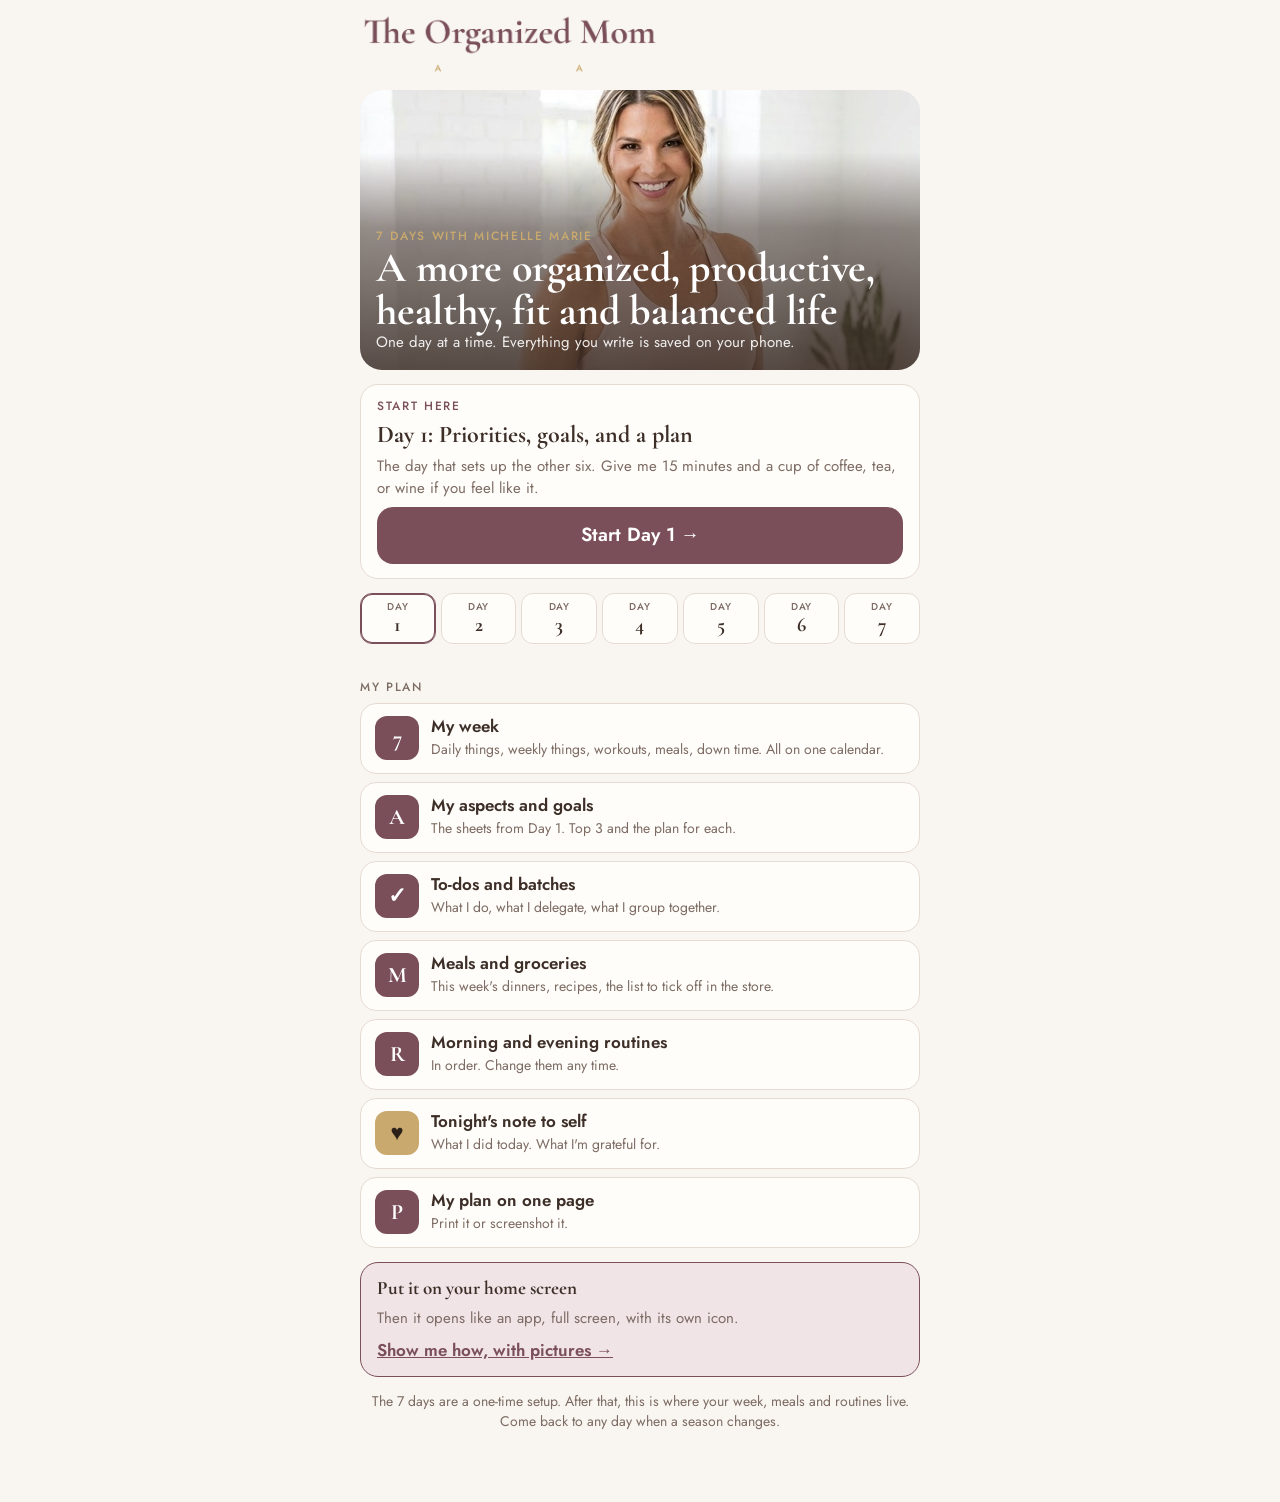
==== start.html @ c343e5c2 "The Organized Mom player: 7 days, worksheets, week, meals, routines, nightly note Co-Authored-By: Cl" ====
<!doctype html>
<meta charset="utf-8">
<base target="_top">
<meta name="viewport" content="width=device-width, initial-scale=1, viewport-fit=cover">
<title>The Organized Mom</title>
<link rel="manifest" href="manifest.json">
<meta name="theme-color" content="#7a4f5a">
<meta name="apple-mobile-web-app-capable" content="yes">
<meta name="apple-mobile-web-app-title" content="Organized Mom">
<link rel="apple-touch-icon" href="icons/icon-180.png">
<link rel="preconnect" href="https://fonts.googleapis.com">
<link rel="stylesheet" href="https://fonts.googleapis.com/css2?family=Cormorant+Garamond:wght@600;700&family=Jost:wght@400;500;600&display=swap">
<link rel="stylesheet" href="om.css">
<div class="wrap">
  <header class="page" style="padding-top:12px">
    <img src="icons/logo.png" alt="The Organized Mom" style="width:min(300px,78%);height:auto">
  </header>
  <section class="hero"><img src="images/michelle.jpg" alt=""><div class="tx"><span class="eyebrow">7 days with Michelle Marie</span><h1>A more organized, productive, healthy, fit and balanced life</h1><p>One day at a time. Everything you write is saved on your phone.</p></div></section>
  <section id="next"></section>
  <section id="dots" class="dots"></section>
  <section id="tonight"></section>
  <h2 class="also">My plan</h2>
  <section class="ways">
    <a class="way" href="week.html"><span class="ic">7</span><span><b>My week</b><small>Daily things, weekly things, workouts, meals, down time. All on one calendar.</small></span></a>
    <a class="way" href="plan.html"><span class="ic">A</span><span><b>My aspects and goals</b><small>The sheets from Day 1. Top 3 and the plan for each.</small></span></a>
    <a class="way" href="todos.html"><span class="ic">✓</span><span><b>To-dos and batches</b><small>What I do, what I delegate, what I group together.</small></span></a>
    <a class="way" href="meals.html"><span class="ic">M</span><span><b>Meals and groceries</b><small>This week's dinners, recipes, the list to tick off in the store.</small></span></a>
    <a class="way" href="routines.html"><span class="ic">R</span><span><b>Morning and evening routines</b><small>In order. Change them any time.</small></span></a>
    <a class="way" href="tonight.html"><span class="ic gold">♥</span><span><b>Tonight's note to self</b><small>What I did today. What I'm grateful for.</small></span></a>
    <a class="way" href="print.html"><span class="ic">P</span><span><b>My plan on one page</b><small>Print it or screenshot it.</small></span></a>
  </section>
  <section class="card soft">
    <h3>Put it on your home screen</h3>
    <p>Then it opens like an app, full screen, with its own icon.</p>
    <a href="install.html" style="font-weight:600;color:var(--brand)">Show me how, with pictures →</a>
  </section>
  <p class="note" style="text-align:center">The 7 days are a one-time setup. After that, this is where your week, meals and routines live. Come back to any day when a season changes.</p>
</div>
<script src="om.js"></script>
<script>
function render(){
  const nd=nextDay(), dn=done();
  const d=DAYS[(nd||7)-1];
  $('#next').innerHTML=nd?`<div class="card"><span class="eyebrow">${nd===1&&!dn[1]?'Start here':'Next up'}</span><h2>Day ${nd}: ${esc(d.title)}</h2><p>${esc(d.sub)}</p><a class="go" href="day.html#${nd}">${nd===1?'Start Day 1':'Open Day '+nd} →</a></div>`
    :`<div class="card gold"><span class="eyebrow">All 7 days done</span><h2>Your life is in order.</h2><p>Now it's about keeping it that way. Your week, meals and routines are below. Every night, the note to self.</p><a class="go gold" href="week.html">Open my week →</a></div>`;
  $('#dots').innerHTML=DAYS.map(x=>`<a href="day.html#${x.n}" class="${dn[x.n]?'done':''} ${x.n===nd?'next':''}"><span class="d">Day</span><span class="n">${x.n}</span></a>`).join('');
  const h=new Date().getHours(), n=notes()[TODAY];
  $('#tonight').innerHTML=(h>=18||n)&&dn[7]?`<div class="card ${n?'':'soft'}"><span class="eyebrow">Tonight</span><h3>${n?'Note to self, done ✓':'Your note to self'}</h3><p>${n?esc((n.did||'').split('\n')[0]||'Written.'):'What did you do today? Commend yourself. Be grateful.'}</p><a class="pill" href="tonight.html">${n?'Read it':'Write it'}</a></div>`:'';
}
render();
</script>
---- om.css ----
/* The Organized Mom player. Off-white, mauve, a little gold. Cormorant Garamond for headings, Jost for text,
   the current Michelle Marie Fit look. One phone column everywhere. */
:root{
  --bg:#f9f6f1; --card:#fffdf9; --ink:#3d2f28; --muted:#7c6b63; --line:#e6dbd3;
  --brand:#7a4f5a; --brand-soft:#f0e4e7; --gold:#c9a96e; --gold-soft:#f3ead8; --rose:#c4957e;
  --accent:#7a4f5a; --accent-ink:#ffffff; --done:#8f7a3a; --done-soft:#f3ead8;
  --display:"Cormorant Garamond",Georgia,"Times New Roman",serif;
  --body:"Jost","Helvetica Neue",Arial,sans-serif;
}
@media (prefers-color-scheme: dark){:root:not([data-theme="light"]){
  --bg:#1f1719; --card:#2a1f22; --ink:#f4ede8; --muted:#c2b3ad; --line:#453539;
  --brand:#d9a3b0; --brand-soft:#3b2a30; --gold:#d9bc82; --gold-soft:#3b3222; --rose:#d9ab96;
  --accent:#d9a3b0; --accent-ink:#1f1719; --done:#d9bc82; --done-soft:#3b3222; color-scheme:dark}}
:root[data-theme="dark"]{
  --bg:#1f1719; --card:#2a1f22; --ink:#f4ede8; --muted:#c2b3ad; --line:#453539;
  --brand:#d9a3b0; --brand-soft:#3b2a30; --gold:#d9bc82; --gold-soft:#3b3222; --rose:#d9ab96;
  --accent:#d9a3b0; --accent-ink:#1f1719; --done:#d9bc82; --done-soft:#3b3222; color-scheme:dark}
*{box-sizing:border-box}
body{margin:0;background:var(--bg);color:var(--ink);font:400 17px/1.45 var(--body);padding:0 16px 70px;
  padding-left:max(16px,env(safe-area-inset-left,0px));padding-right:max(16px,env(safe-area-inset-right,0px))}
.wrap{max-width:560px;margin:0 auto;display:flex;flex-direction:column;gap:14px}
header.page{padding-top:14px;display:flex;flex-direction:column;gap:6px}
a.back{font:500 13px/1 var(--body);letter-spacing:.08em;text-transform:uppercase;color:var(--brand);text-decoration:none;display:inline-block}
.eyebrow{font:500 12px/1.2 var(--body);letter-spacing:.14em;text-transform:uppercase;color:var(--brand)}
h1{font:700 clamp(32px,9vw,44px)/1.02 var(--display);margin:0;letter-spacing:-.005em}
h2{font:700 24px/1.1 var(--display);margin:0}
h3{font:700 19px/1.2 var(--display);margin:0}
.lead{margin:0;color:var(--muted)}
p{margin:0}
button{font:inherit;color:inherit;cursor:pointer}
button:focus-visible,a:focus-visible{outline:3px solid var(--gold);outline-offset:2px}
.card{background:var(--card);border:1px solid var(--line);border-radius:18px;padding:14px 16px;display:flex;flex-direction:column;gap:8px}
.card p{color:var(--muted);font-size:15px}
.card p b{color:var(--ink)}
.card.soft{background:var(--brand-soft);border-color:var(--brand)}
.card.gold{background:var(--gold-soft);border-color:var(--gold)}
.go{display:block;text-align:center;background:var(--accent);color:var(--accent-ink);text-decoration:none;border:0;border-radius:16px;padding:18px;font:600 19px/1.1 var(--body);width:100%}
.go.quiet{background:var(--card);color:var(--ink);border:1px solid var(--line)}
.go.gold{background:var(--gold);color:#2b2118}
.go small{display:block;font:400 14px/1.3 var(--body);opacity:.85;margin-top:3px}
.ways{display:flex;flex-direction:column;gap:8px}
.way{display:grid;grid-template-columns:44px 1fr auto;gap:12px;align-items:center;background:var(--card);border:1px solid var(--line);border-radius:16px;padding:12px 14px;text-decoration:none;color:inherit}
.way .ic{width:44px;height:44px;border-radius:12px;background:var(--brand);color:#fff;display:grid;place-items:center;font:700 22px/1 var(--display)}
.way .ic.gold{background:var(--gold);color:#2b2118}
.way b{display:block;font:600 17px/1.2 var(--body)}
.way small{color:var(--muted);font-size:14px}
.way .tick{color:var(--done);font-weight:600;font-size:14px}
h2.also{margin:8px 0 -6px;font:500 12px/1.2 var(--body);letter-spacing:.14em;text-transform:uppercase;color:var(--muted)}
.chips{display:flex;flex-wrap:wrap;gap:6px}
.chip{font:500 14px/1 var(--body);background:var(--bg);border:1px solid var(--line);border-radius:8px;padding:7px 9px;font-variant-numeric:tabular-nums}
.chip.hot{background:var(--brand-soft);border-color:var(--brand);color:var(--brand);font-weight:600}
.chip.gold{background:var(--gold-soft);border-color:var(--gold)}
.seg{display:inline-flex;border:1px solid var(--line);border-radius:999px;overflow:hidden;background:var(--card)}
.seg button{border:0;background:transparent;color:var(--ink);padding:10px 16px;font:600 14px/1 var(--body);letter-spacing:.02em}
.seg button[aria-pressed="true"]{background:var(--brand);color:#fff}
.pill{font:500 13px/1 var(--body);letter-spacing:.06em;text-transform:uppercase;color:var(--brand);text-decoration:none;border:1px solid var(--line);background:var(--card);border-radius:999px;padding:9px 13px;display:inline-flex;gap:6px;align-items:center}
.pill.play{background:var(--accent);color:var(--accent-ink);border-color:var(--accent)}
.toolrow{display:flex;gap:8px;align-items:center;flex-wrap:wrap}
.star{color:var(--gold)}
.note{font-size:14px;color:var(--muted)}
input[type="number"],input[type="text"],textarea{font:inherit;color:inherit;background:var(--bg);border:1px solid var(--line);border-radius:10px;padding:9px 10px}
textarea{width:100%;min-height:72px;resize:vertical}
.err{background:var(--brand-soft);border-radius:14px;padding:14px}
/* step-by-step walkthrough shared pieces */
.embed{aspect-ratio:16/9;border-radius:12px;overflow:hidden;background:#000}
.embed iframe{width:100%;height:100%;border:0}
.demo{font-weight:600;font-size:14px;color:var(--brand);text-decoration:none;display:inline-flex;align-items:center;gap:6px;border:0;background:none;padding:6px 0}
.photo{width:100%;aspect-ratio:450/252;object-fit:cover;border-radius:12px;background:var(--brand-soft);display:block}
.code{display:inline-block;font:600 13px/1 var(--body);color:#fff;background:var(--brand);border-radius:6px;padding:5px 7px;margin-right:8px;letter-spacing:.04em;vertical-align:3px}
.code.swap{background:var(--gold);color:#2b2118}
/* sheet (swap picker) */
.sheet-bg{position:fixed;inset:0;background:rgba(40,25,30,.45);z-index:20;display:flex;align-items:flex-end;justify-content:center}
.sheet{background:var(--card);color:var(--ink);width:100%;max-width:560px;max-height:88vh;overflow:auto;border-radius:22px 22px 0 0;padding:16px 16px 30px;display:flex;flex-direction:column;gap:10px}
.sheet h2{font-size:26px}
.sheet .opt{display:grid;grid-template-columns:76px 1fr;gap:10px;align-items:center;border:1px solid var(--line);border-radius:14px;padding:8px 10px;background:var(--bg);text-align:left;width:100%}
.sheet .opt img{width:76px;aspect-ratio:450/252;object-fit:cover;border-radius:8px;background:var(--brand-soft)}
.sheet .opt b{display:block;font:600 16px/1.2 var(--body)}
.sheet .opt small{color:var(--muted);font-size:13px}
.sheet .opt.text{grid-template-columns:1fr}
.sheet .x{align-self:flex-end;border:1px solid var(--line);background:var(--card);border-radius:999px;padding:8px 14px;font-weight:600}
/* week grid */
.wk{display:grid;grid-template-columns:repeat(7,1fr);gap:5px}
.wk a,.wk div{display:flex;flex-direction:column;align-items:center;gap:4px;text-decoration:none;color:inherit;background:var(--card);border:1px solid var(--line);border-radius:12px;padding:8px 2px;min-height:86px;text-align:center}
.wk .d{font:500 11px/1 var(--body);letter-spacing:.08em;text-transform:uppercase;color:var(--muted)}
.wk .n{font:700 20px/1 var(--display)}
.wk .w{font:500 11px/1.15 var(--body);color:var(--brand)}
.wk .w.cardio{color:var(--rose)}
.wk .w.rest{color:var(--muted)}
.wk .today{border-color:var(--brand);box-shadow:inset 0 0 0 1px var(--brand)}
.wk .done{background:var(--done-soft);border-color:var(--done)}
.wk .done .n::after{content:" ✓";color:var(--done);font-size:14px}
/* ladder */
.ladder{display:flex;flex-direction:column;gap:8px}
.rung{display:grid;grid-template-columns:40px 1fr;gap:12px;align-items:start;background:var(--card);border:1px solid var(--line);border-radius:16px;padding:12px 14px;text-decoration:none;color:inherit}
.rung .num{font:700 30px/1 var(--display);color:var(--line)}
.rung.now{border-color:var(--brand);background:var(--brand-soft)}
.rung.now .num{color:var(--brand)}
.rung.past .num{color:var(--gold)}
.rung b{display:block;font:600 17px/1.2 var(--body)}
.rung small{color:var(--muted);font-size:14px;display:block}
.rung .wks{display:flex;gap:6px;margin-top:8px}
.rung .wks span{flex:1;height:26px;border-radius:7px;border:1px solid var(--line);display:grid;place-items:center;font:500 12px/1 var(--body);color:var(--muted)}
.rung .wks span.on{background:var(--gold);border-color:var(--gold);color:#2b2118;font-weight:600}
.rung .wks span.part{background:var(--gold-soft);border-color:var(--gold)}
.rung .wks span.cur{box-shadow:inset 0 0 0 2px var(--brand)}
/* checklist */
.ck{display:flex;flex-direction:column;gap:6px}
.ck label{display:flex;gap:12px;align-items:flex-start;background:var(--card);border:1px solid var(--line);border-radius:12px;padding:11px 12px;font-size:15px}
.ck input{width:22px;height:22px;flex:none;accent-color:var(--brand);margin-top:1px}
.ck label.on{background:var(--done-soft);border-color:var(--done)}
@media (prefers-reduced-motion:reduce){*{transition:none !important}}
.pair{display:grid;grid-template-columns:1fr 1fr;gap:8px}
.pair figure{margin:0;position:relative}
.pair img{width:100%;aspect-ratio:16/10;object-fit:cover;border-radius:12px;background:var(--brand-soft);display:block}
.pair figcaption{position:absolute;left:8px;top:8px;font:500 11px/1 var(--body);letter-spacing:.1em;text-transform:uppercase;background:rgba(61,47,40,.75);color:#fff;padding:5px 7px;border-radius:6px}
/* ---- Organized Mom additions: worksheets ---- */
.ws{display:flex;flex-direction:column;gap:10px}
.ws label{display:flex;flex-direction:column;gap:4px;font:500 13px/1.2 var(--body);letter-spacing:.06em;text-transform:uppercase;color:var(--muted)}
.ws label input,.ws label select,.ws label textarea{font:400 16px/1.4 var(--body);letter-spacing:0;text-transform:none;color:var(--ink)}
.ws input,.ws select,.ws textarea{font:inherit;color:inherit;background:var(--bg);border:1px solid var(--line);border-radius:10px;padding:9px 10px;min-width:0;width:100%}
.ws textarea{min-height:0}
.rows{display:flex;flex-direction:column;gap:8px}
.row{display:grid;grid-template-columns:1fr auto;gap:8px;align-items:start;background:var(--card);border:1px solid var(--line);border-radius:14px;padding:10px}
.row.del{background:var(--gold-soft);border-color:var(--gold)}
.row.done .fields input[type=text]{text-decoration:line-through;color:var(--muted)}
.row .fields{display:flex;flex-wrap:wrap;gap:6px;min-width:0}
.row .fields>*{flex:1 1 140px;min-width:0}
.row .fields textarea{flex-basis:100%}
.row .fields .days{flex-basis:100%}
.row .chk{flex-direction:row;align-items:center;gap:8px;flex:0 0 auto;text-transform:none;letter-spacing:0;font:400 15px/1.2 var(--body);color:var(--ink)}
.row .chk input{width:22px;height:22px;accent-color:var(--brand)}
.row .x{border:0;background:transparent;color:var(--muted);font-size:24px;line-height:1;padding:2px 6px;align-self:center}
.row .ord{display:flex;flex-direction:column;gap:2px}
.row .ord button{border:1px solid var(--line);background:var(--bg);border-radius:6px;font-size:10px;padding:4px 7px;color:var(--muted)}
.row:has(.ord){grid-template-columns:auto 1fr auto}
.pill.add{background:var(--brand);color:var(--accent-ink);border-color:var(--brand)}
.days{display:flex;gap:4px;flex-wrap:wrap}
.days button{border:1px solid var(--line);background:var(--bg);border-radius:8px;padding:7px 0;width:34px;font:600 13px/1 var(--body);color:var(--muted)}
.days button[aria-pressed="true"]{background:var(--brand);border-color:var(--brand);color:var(--accent-ink)}
.days.big button{width:auto;flex:1;padding:12px 0;font-size:14px}
.tabs{display:flex;gap:6px;overflow-x:auto;padding-bottom:4px;-webkit-overflow-scrolling:touch}
.tabs button{flex:0 0 auto;border:1px solid var(--line);background:var(--card);border-radius:999px;padding:9px 14px;font:600 14px/1 var(--body);color:var(--ink)}
.tabs button[aria-pressed="true"]{background:var(--brand);border-color:var(--brand);color:var(--accent-ink)}
.top3{display:flex;flex-direction:column;gap:8px}
.t3{background:var(--bg);border:1px solid var(--line);border-radius:12px;padding:10px;display:flex;flex-direction:column;gap:6px}
.t3 input,.t3 textarea{background:var(--card)}
.grid2{display:grid;grid-template-columns:1fr 1fr;gap:8px}
.grid2 label:first-child{grid-column:1/-1}
.mealgrid{display:flex;flex-direction:column;gap:6px}
.meal{display:grid;grid-template-columns:1fr 1fr 1fr;gap:6px;align-items:center;background:var(--card);border:1px solid var(--line);border-radius:12px;padding:8px}
.meal b{grid-column:1/-1;font:600 14px/1 var(--body);color:var(--brand)}
.meal input{padding:8px}
/* day page */
.step{display:flex;flex-direction:column;gap:10px}
.step .copy p{color:var(--ink);font-size:16px;margin-bottom:10px}
.step .copy p:last-child{margin-bottom:0}
.step .copy a{color:var(--brand);font-weight:600}
.step .copy b{font-weight:600}
.dayhead{display:flex;flex-direction:column;gap:6px;background:var(--brand);color:var(--accent-ink);border-radius:20px;padding:18px 18px 16px}
.dayhead .eyebrow{color:var(--gold)}
.dayhead h1{color:var(--accent-ink);font-size:clamp(28px,8vw,38px)}
.dayhead p{color:var(--accent-ink);opacity:.85;font-size:15px}
.daynav{display:flex;justify-content:space-between;gap:8px}
/* home */
.hero{position:relative;border-radius:22px;overflow:hidden;background:var(--brand-soft);min-height:200px}
.hero img{width:100%;height:280px;object-fit:cover;object-position:50% 15%;display:block}
.hero .tx{position:absolute;left:0;right:0;bottom:0;padding:70px 16px 16px;background:linear-gradient(rgba(61,47,40,0),rgba(61,47,40,.55) 35%,rgba(61,47,40,.86));color:#fff}
.hero .tx .eyebrow{color:var(--gold)}
.hero .tx h1{color:#fff;font-size:clamp(30px,8.5vw,42px)}
.hero .tx p{color:rgba(255,255,255,.9);font-size:15px}
.dots{display:grid;grid-template-columns:repeat(7,1fr);gap:5px}
.dots a{display:flex;flex-direction:column;align-items:center;gap:3px;text-decoration:none;color:inherit;background:var(--card);border:1px solid var(--line);border-radius:12px;padding:8px 2px}
.dots a .d{font:500 10px/1 var(--body);letter-spacing:.08em;text-transform:uppercase;color:var(--muted)}
.dots a .n{font:700 20px/1 var(--display)}
.dots a.done{background:var(--done-soft);border-color:var(--done)}
.dots a.done .n::after{content:"✓";font-size:12px;color:var(--done);margin-left:2px}
.dots a.next{border-color:var(--brand);box-shadow:inset 0 0 0 1px var(--brand)}
/* week page */
.wkday{background:var(--card);border:1px solid var(--line);border-radius:16px;padding:10px 12px;display:flex;flex-direction:column;gap:6px}
.wkday h3{display:flex;justify-content:space-between;align-items:baseline}
.wkday h3 small{font:500 12px/1 var(--body);color:var(--muted);letter-spacing:.06em;text-transform:uppercase}
.wkday.today{border-color:var(--brand)}
.ent{display:grid;grid-template-columns:62px 1fr auto;gap:8px;align-items:center;font-size:15px;padding:4px 0;border-top:1px dashed var(--line)}
.ent:first-of-type{border-top:0}
.ent .t{font-variant-numeric:tabular-nums;color:var(--muted);font-size:14px}
.ent .tag{font:500 10px/1 var(--body);letter-spacing:.08em;text-transform:uppercase;color:var(--brand);background:var(--brand-soft);border-radius:6px;padding:4px 6px}
.ent .tag.workout{background:var(--gold-soft);color:#6b5a2a}
.ent .tag.meals,.ent .tag.shop,.ent .tag.cook{background:var(--done-soft);color:var(--done)}
.ent .tag.downtime{background:var(--bg);color:var(--muted)}
.ent .x{border:0;background:transparent;color:var(--muted);font-size:20px;padding:0 4px}
.addform{display:grid;grid-template-columns:1fr 1fr;gap:8px}
.addform input,.addform select{font:inherit;color:inherit;background:var(--bg);border:1px solid var(--line);border-radius:10px;padding:9px 10px;width:100%;min-width:0}
.addform input[name=label]{grid-column:1/-1}
/* print */
@media print{body{padding:0;background:#fff;color:#000}.noprint{display:none !important}.card{break-inside:avoid;border-color:#ccc}}
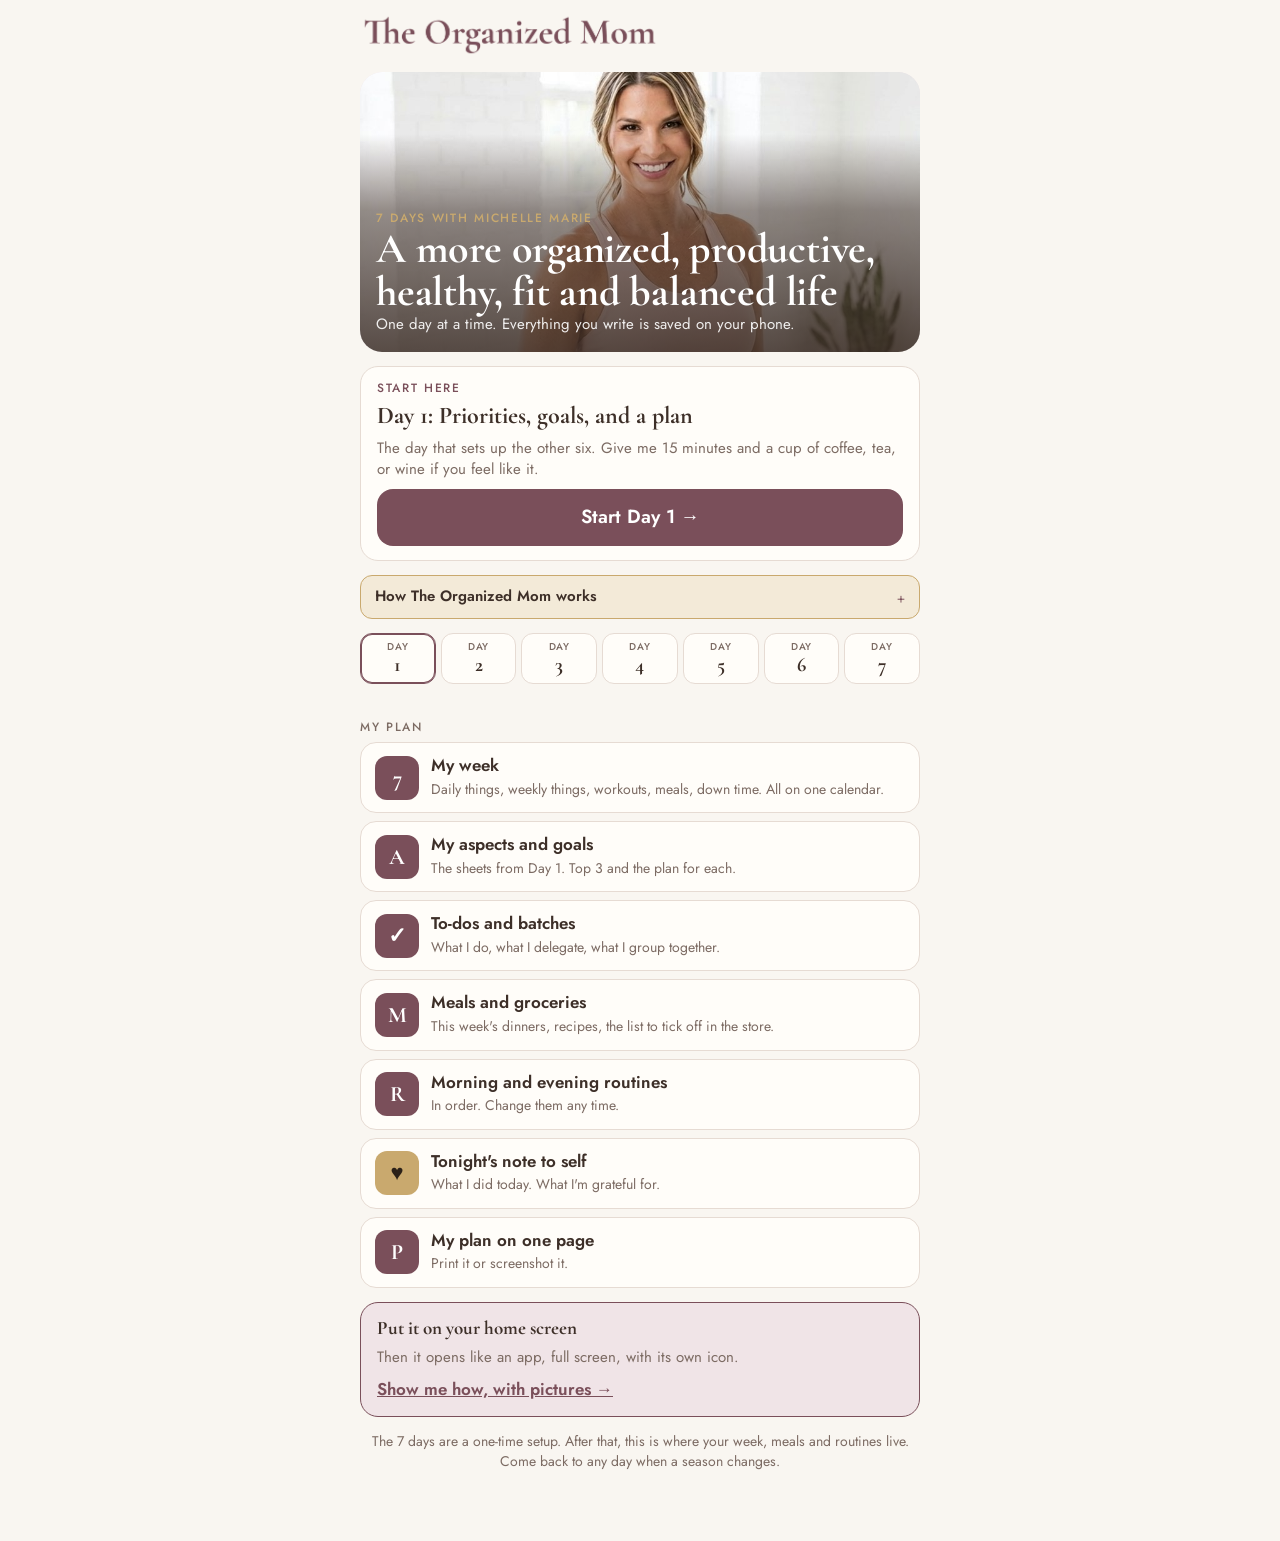
==== commit b8c53142: "Explainer with examples on every section, plus how-it-works on home, week and tonight" ====
--- a/start.html
+++ b/start.html
@@ -17,6 +17,7 @@
   </header>
   <section class="hero"><img src="images/michelle.jpg" alt=""><div class="tx"><span class="eyebrow">7 days with Michelle Marie</span><h1>A more organized, productive, healthy, fit and balanced life</h1><p>One day at a time. Everything you write is saved on your phone.</p></div></section>
   <section id="next"></section>
+  <section id="help"></section>
   <section id="dots" class="dots"></section>
   <section id="tonight"></section>
   <h2 class="also">My plan</h2>
@@ -40,6 +41,7 @@
 <script>
 function render(){
   const nd=nextDay(), dn=done();
+  $('#help').innerHTML=helpHTML('home');
   const d=DAYS[(nd||7)-1];
   $('#next').innerHTML=nd?`<div class="card"><span class="eyebrow">${nd===1&&!dn[1]?'Start here':'Next up'}</span><h2>Day ${nd}: ${esc(d.title)}</h2><p>${esc(d.sub)}</p><a class="go" href="day.html#${nd}">${nd===1?'Start Day 1':'Open Day '+nd} →</a></div>`
     :`<div class="card gold"><span class="eyebrow">All 7 days done</span><h2>Your life is in order.</h2><p>Now it's about keeping it that way. Your week, meals and routines are below. Every night, the note to self.</p><a class="go gold" href="week.html">Open my week →</a></div>`;
--- a/om.css
+++ b/om.css
@@ -193,3 +193,15 @@
 .addform input[name=label]{grid-column:1/-1}
 /* print */
 @media print{body{padding:0;background:#fff;color:#000}.noprint{display:none !important}.card{break-inside:avoid;border-color:#ccc}}
+
+/* help: tap to open */
+details.help{border:1px solid var(--gold);background:var(--gold-soft);border-radius:12px;padding:0}
+details.help summary{cursor:pointer;list-style:none;padding:11px 14px;font:600 15px/1.3 var(--body);color:var(--ink);display:flex;justify-content:space-between;align-items:center;gap:10px}
+details.help summary::-webkit-details-marker{display:none}
+details.help summary::after{content:"+";font:700 20px/1 var(--display);color:var(--brand)}
+details.help[open] summary::after{content:"\2013"}
+details.help .helpbody{padding:0 14px 12px}
+details.help .helpbody p{color:var(--ink);font-size:15px;margin-bottom:8px}
+details.help .helpbody ul{margin:0 0 8px;padding-left:18px;font-size:15px}
+details.help .helpbody li{margin:3px 0}
+details.help .helpbody ol{margin:0 0 8px;padding-left:18px;font-size:15px}
